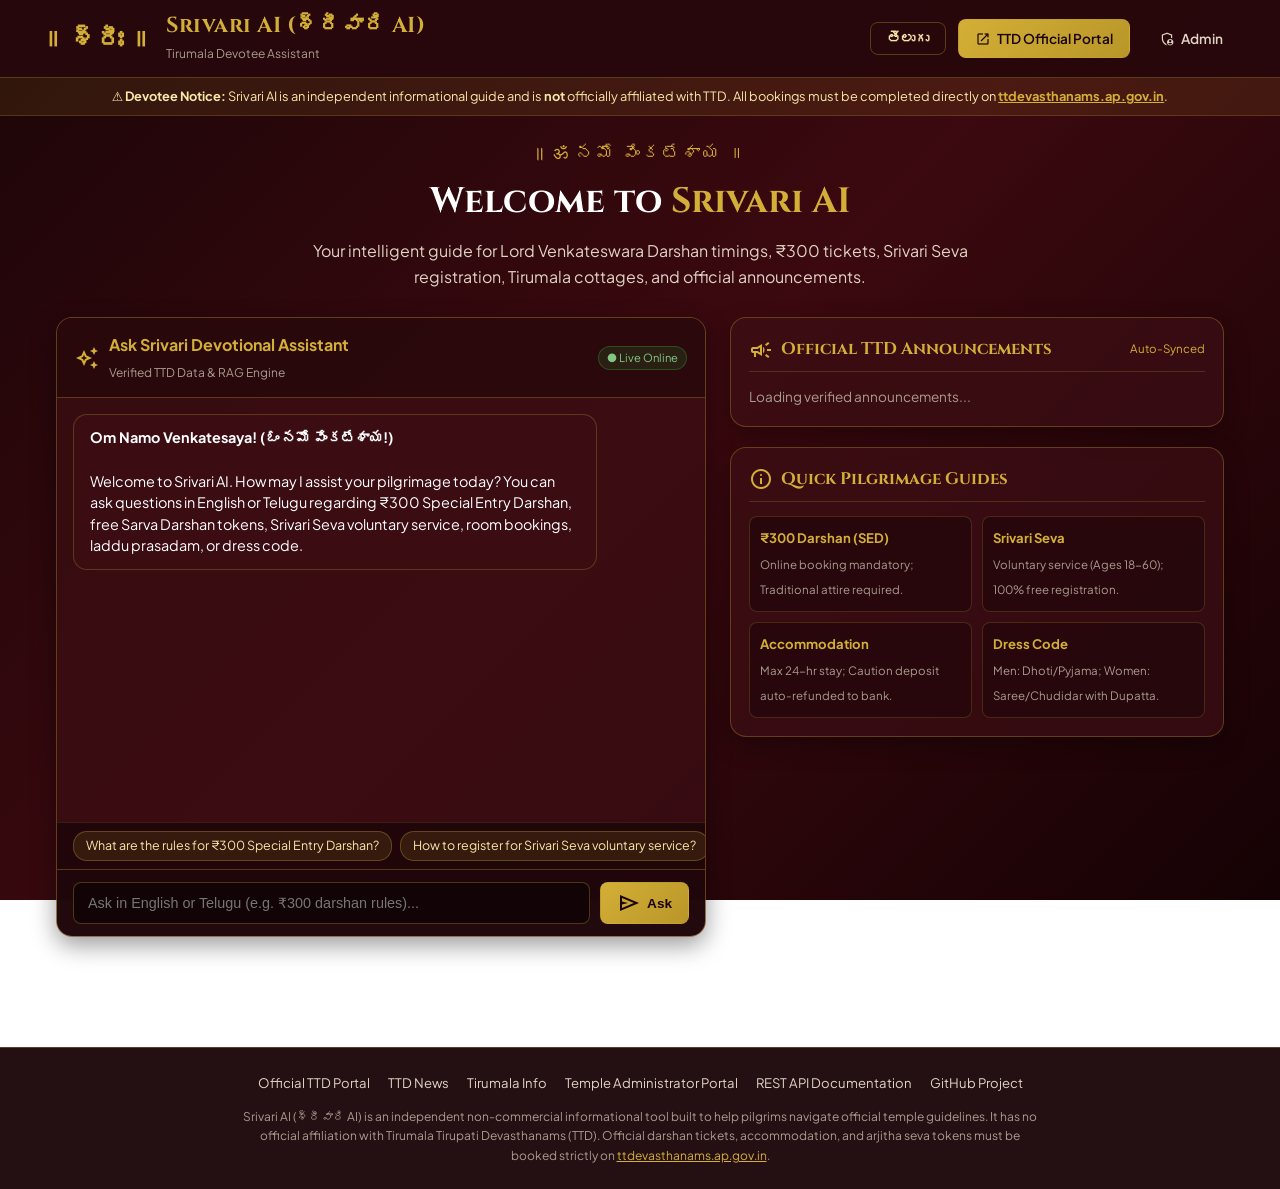
==== devotee-portal/index.html @ ddbb2870 "feat(portal): add public devotee web portal at /portal and root with live AI chat and announcements" ====
<!DOCTYPE html>
<html lang="en">
<head>
  <meta charset="UTF-8">
  <meta name="viewport" content="width=device-width, initial-scale=1.0">
  <title>Srivari AI (శ్రీవారి AI) - Tirumala Devotee Assistant</title>
  <link rel="stylesheet" href="styles.css">
  <link rel="preconnect" href="https://fonts.googleapis.com">
  <link rel="preconnect" href="https://fonts.gstatic.com" crossorigin>
  <link href="https://fonts.googleapis.com/css2?family=Cinzel:wght@600;700;800&family=Plus+Jakarta+Sans:wght@400;500;600;700&family=Mandali&display=swap" rel="stylesheet">
  <link rel="stylesheet" href="https://fonts.googleapis.com/css2?family=Material+Symbols+Outlined:opsz,wght,FILL,GRAD@24,400,0,0" />
</head>
<body>

  <!-- NAVBAR -->
  <header class="navbar">
    <div class="nav-container">
      <a href="#" class="nav-brand">
        <span class="tilak-icon">॥ శ్రీః ॥</span>
        <div class="brand-text">
          <h1>Srivari AI (శ్రీవారి AI)</h1>
          <small>Tirumala Devotee Assistant</small>
        </div>
      </a>

      <div class="nav-actions">
        <button id="lang-toggle" class="btn btn-outline">తెలుగు</button>
        <a href="https://ttdevasthanams.ap.gov.in/" target="_blank" rel="noopener" class="btn btn-gold">
          <span class="material-symbols-outlined" style="font-size: 16px;">open_in_new</span> TTD Official Portal
        </a>
        <a href="/admin-ui/" class="btn btn-text">
          <span class="material-symbols-outlined" style="font-size: 16px;">admin_panel_settings</span> Admin
        </a>
      </div>
    </div>
  </header>

  <!-- DISCLAIMER BANNER -->
  <div class="disclaimer-banner">
    ⚠️ <strong>Devotee Notice:</strong> Srivari AI is an independent informational guide and is <strong>not</strong> officially affiliated with TTD. All bookings must be completed directly on <a href="https://ttdevasthanams.ap.gov.in/" target="_blank" rel="noopener">ttdevasthanams.ap.gov.in</a>.
  </div>

  <!-- MAIN CONTAINER -->
  <main class="main-wrapper">
    
    <!-- HERO TITLE -->
    <div class="hero-section">
      <div class="hero-namam">॥ ॐ నమో వేంకటేశాయ ॥</div>
      <h2 class="hero-title">Welcome to <span>Srivari AI</span></h2>
      <p class="hero-subtitle">
        Your intelligent guide for Lord Venkateswara Darshan timings, ₹300 tickets, Srivari Seva registration, Tirumala cottages, and official announcements.
      </p>
    </div>

    <!-- MAIN GRID (Chat on Left, Official Feed on Right) -->
    <div class="content-grid">
      
      <!-- CHAT COLUMN -->
      <div class="chat-card">
        <div class="chat-header">
          <div class="chat-header-info">
            <span class="material-symbols-outlined" style="color: var(--gold);">auto_awesome</span>
            <div>
              <h3>Ask Srivari Devotional Assistant</h3>
              <small style="color: var(--text-muted); font-size: 0.75rem;">Verified TTD Data & RAG Engine</small>
            </div>
          </div>
          <span class="badge-live">● Live Online</span>
        </div>

        <div id="chat-messages" class="chat-messages">
          <div class="msg assistant">
            <div class="msg-bubble">
              <strong>Om Namo Venkatesaya! (ఓం నమో వేంకటేశాయ!)</strong><br><br>
              Welcome to Srivari AI. How may I assist your pilgrimage today? You can ask questions in English or Telugu regarding ₹300 Special Entry Darshan, free Sarva Darshan tokens, Srivari Seva voluntary service, room bookings, laddu prasadam, or dress code.
            </div>
          </div>
        </div>

        <!-- Quick Questions Chips -->
        <div id="quick-chips" class="quick-chips-wrapper">
          <!-- Dynamically populated -->
        </div>

        <!-- Chat Input Bar -->
        <form id="chat-form" class="chat-input-bar">
          <input type="text" id="chat-input" placeholder="Ask in English or Telugu (e.g. ₹300 darshan rules)..." autocomplete="off" required>
          <button type="submit" id="btn-send" class="btn btn-gold">
            <span class="material-symbols-outlined">send</span> Ask
          </button>
        </form>
      </div>

      <!-- SIDE PANEL (Announcements & Guidelines) -->
      <div class="side-panel">
        
        <!-- Announcements Feed -->
        <div class="panel-card">
          <div class="panel-card-header">
            <h3><span class="material-symbols-outlined">campaign</span> Official TTD Announcements</h3>
            <span style="font-size: 0.72rem; color: var(--gold);">Auto-Synced</span>
          </div>
          <div id="announcements-list" class="announcements-list">
            <p style="color: var(--text-muted); font-size: 0.85rem;">Loading verified announcements...</p>
          </div>
        </div>

        <!-- Quick Devotee Guidelines -->
        <div class="panel-card">
          <div class="panel-card-header">
            <h3><span class="material-symbols-outlined">info</span> Quick Pilgrimage Guides</h3>
          </div>
          <div class="guides-grid">
            <div class="guide-pill">
              <strong>₹300 Darshan (SED)</strong>
              <span>Online booking mandatory; Traditional attire required.</span>
            </div>
            <div class="guide-pill">
              <strong>Srivari Seva</strong>
              <span>Voluntary service (Ages 18-60); 100% free registration.</span>
            </div>
            <div class="guide-pill">
              <strong>Accommodation</strong>
              <span>Max 24-hr stay; Caution deposit auto-refunded to bank.</span>
            </div>
            <div class="guide-pill">
              <strong>Dress Code</strong>
              <span>Men: Dhoti/Pyjama; Women: Saree/Chudidar with Dupatta.</span>
            </div>
          </div>
        </div>

      </div>

    </div>

  </main>

  <!-- FOOTER -->
  <footer class="portal-footer">
    <div class="footer-links">
      <a href="https://ttdevasthanams.ap.gov.in/" target="_blank" rel="noopener">Official TTD Portal</a>
      <a href="https://news.tirumala.org/" target="_blank" rel="noopener">TTD News</a>
      <a href="https://www.tirumala.org/" target="_blank" rel="noopener">Tirumala Info</a>
      <a href="/admin-ui/">Temple Administrator Portal</a>
      <a href="/docs">REST API Documentation</a>
      <a href="https://github.com/pranay-adepu-1/SRIVARI-AI" target="_blank" rel="noopener">GitHub Project</a>
    </div>
    <p class="footer-disclaimer">
      Srivari AI (శ్రీవారి AI) is an independent non-commercial informational tool built to help pilgrims navigate official temple guidelines. It has no official affiliation with Tirumala Tirupati Devasthanams (TTD). Official darshan tickets, accommodation, and arjitha seva tokens must be booked strictly on <a href="https://ttdevasthanams.ap.gov.in/" target="_blank" rel="noopener" style="color: var(--gold);">ttdevasthanams.ap.gov.in</a>.
    </p>
  </footer>

  <script src="app.js"></script>
</body>
</html>
---- devotee-portal/styles.css ----
:root {
  --primary-maroon: #7A0C16;
  --primary-dark: #50060E;
  --gold: #D4AF37;
  --gold-light: #F7E7A9;
  --gold-hover: #B89628;
  --cream: #FFFDF7;
  --bg-gradient: linear-gradient(135deg, #1C0508 0%, #3B090F 50%, #150204 100%);
  --surface: #260A0D;
  --surface-card: rgba(60, 15, 20, 0.7);
  --border-gold: rgba(212, 175, 55, 0.3);
  --text-primary: #FFFFFF;
  --text-secondary: #E0D3C5;
  --text-muted: #A99B8E;
  --success: #2E7D32;
  --warning: #F57F17;
  --font-serif: 'Cinzel', Georgia, serif;
  --font-sans: 'Plus Jakarta Sans', system-ui, -apple-system, sans-serif;
  --font-telugu: 'Mandali', 'Noto Sans Telugu', sans-serif;
}

* {
  box-sizing: border-box;
  margin: 0;
  padding: 0;
}

body {
  font-family: var(--font-sans);
  background: var(--bg-gradient);
  color: var(--text-primary);
  min-height: 100vh;
  line-height: 1.6;
  background-attachment: fixed;
}

/* NAVBAR */
.navbar {
  background: rgba(40, 8, 12, 0.95);
  backdrop-filter: blur(10px);
  border-bottom: 1px solid var(--border-gold);
  position: sticky;
  top: 0;
  z-index: 100;
  padding: 0.8rem 1.5rem;
}

.nav-container {
  max-width: 1200px;
  margin: 0 auto;
  display: flex;
  justify-content: space-between;
  align-items: center;
}

.nav-brand {
  display: flex;
  align-items: center;
  gap: 12px;
  text-decoration: none;
  color: inherit;
}

.tilak-icon {
  color: var(--gold);
  font-size: 1.6rem;
  font-weight: bold;
}

.brand-text h1 {
  font-family: var(--font-serif);
  font-size: 1.35rem;
  color: var(--gold);
  letter-spacing: 0.5px;
  line-height: 1.2;
}

.brand-text small {
  font-size: 0.75rem;
  color: var(--text-muted);
}

.nav-actions {
  display: flex;
  align-items: center;
  gap: 12px;
}

.btn {
  display: inline-flex;
  align-items: center;
  gap: 6px;
  padding: 8px 16px;
  border-radius: 8px;
  font-size: 0.85rem;
  font-weight: 600;
  cursor: pointer;
  transition: all 0.2s ease;
  text-decoration: none;
  border: 1px solid transparent;
}

.btn-gold {
  background: linear-gradient(135deg, var(--gold) 0%, #B89628 100%);
  color: #1A0406;
}

.btn-gold:hover {
  transform: translateY(-1px);
  box-shadow: 0 4px 12px rgba(212, 175, 55, 0.35);
}

.btn-outline {
  background: transparent;
  border-color: var(--border-gold);
  color: var(--gold-light);
}

.btn-outline:hover {
  background: rgba(212, 175, 55, 0.15);
  border-color: var(--gold);
}

.btn-text {
  background: transparent;
  color: var(--text-secondary);
}

.btn-text:hover {
  color: var(--gold);
}

/* DISCLAIMER BANNER */
.disclaimer-banner {
  background: rgba(184, 150, 40, 0.12);
  border-bottom: 1px solid rgba(212, 175, 55, 0.2);
  padding: 8px 16px;
  text-align: center;
  font-size: 0.8rem;
  color: var(--gold-light);
}

.disclaimer-banner a {
  color: var(--gold);
  font-weight: bold;
  text-decoration: underline;
}

/* MAIN LAYOUT */
.main-wrapper {
  max-width: 1200px;
  margin: 0 auto;
  padding: 24px 16px 60px;
}

.hero-section {
  text-align: center;
  margin-bottom: 28px;
}

.hero-namam {
  font-family: var(--font-serif);
  color: var(--gold);
  font-size: 1.1rem;
  letter-spacing: 2px;
  margin-bottom: 6px;
}

.hero-title {
  font-family: var(--font-serif);
  font-size: 2.2rem;
  color: #FFFFFF;
  margin-bottom: 8px;
}

.hero-title span {
  color: var(--gold);
}

.hero-subtitle {
  color: var(--text-secondary);
  font-size: 1rem;
  max-width: 700px;
  margin: 0 auto;
}

/* GRID LAYOUT (Chat on Left, Feed on Right) */
.content-grid {
  display: grid;
  grid-template-columns: 1.25fr 0.95fr;
  gap: 24px;
}

@media (max-width: 900px) {
  .content-grid {
    grid-template-columns: 1fr;
  }
}

/* CHAT CARD */
.chat-card {
  background: var(--surface-card);
  border: 1px solid var(--border-gold);
  border-radius: 16px;
  display: flex;
  flex-direction: column;
  height: 620px;
  overflow: hidden;
  box-shadow: 0 8px 24px rgba(0, 0, 0, 0.4);
}

.chat-header {
  background: rgba(40, 8, 12, 0.9);
  padding: 14px 18px;
  border-bottom: 1px solid var(--border-gold);
  display: flex;
  justify-content: space-between;
  align-items: center;
}

.chat-header-info {
  display: flex;
  align-items: center;
  gap: 10px;
}

.chat-header-info h3 {
  font-size: 1rem;
  color: var(--gold);
}

.badge-live {
  background: rgba(46, 125, 50, 0.2);
  color: #81C784;
  border: 1px solid rgba(46, 125, 50, 0.5);
  font-size: 0.7rem;
  padding: 2px 8px;
  border-radius: 12px;
}

.chat-messages {
  flex: 1;
  padding: 16px;
  overflow-y: auto;
  display: flex;
  flex-direction: column;
  gap: 14px;
}

.msg {
  display: flex;
  flex-direction: column;
  max-width: 85%;
  animation: fadeIn 0.25s ease;
}

@keyframes fadeIn {
  from { opacity: 0; transform: translateY(6px); }
  to { opacity: 1; transform: translateY(0); }
}

.msg.assistant {
  align-self: flex-start;
}

.msg.user {
  align-self: flex-end;
}

.msg-bubble {
  padding: 12px 16px;
  border-radius: 14px;
  font-size: 0.9rem;
  line-height: 1.5;
}

.msg.assistant .msg-bubble {
  background: rgba(60, 15, 20, 0.85);
  border: 1px solid rgba(212, 175, 55, 0.25);
  color: #FFFFFF;
}

.msg.user .msg-bubble {
  background: linear-gradient(135deg, var(--primary-maroon) 0%, #9C1B25 100%);
  border: 1px solid rgba(212, 175, 55, 0.4);
  color: #FFFFFF;
}

.msg-citations {
  margin-top: 8px;
  padding-top: 8px;
  border-top: 1px solid rgba(212, 175, 55, 0.2);
  font-size: 0.78rem;
}

.msg-citations a {
  color: var(--gold-light);
  text-decoration: none;
  display: block;
  margin-top: 4px;
}

.msg-citations a:hover {
  text-decoration: underline;
  color: var(--gold);
}

/* QUICK QUESTIONS CHIPS */
.quick-chips-wrapper {
  padding: 8px 16px;
  background: rgba(25, 5, 8, 0.8);
  border-top: 1px solid rgba(212, 175, 55, 0.15);
  overflow-x: auto;
  white-space: nowrap;
  display: flex;
  gap: 8px;
}

.chip {
  display: inline-block;
  background: rgba(212, 175, 55, 0.12);
  border: 1px solid rgba(212, 175, 55, 0.3);
  color: var(--gold-light);
  padding: 4px 12px;
  border-radius: 14px;
  font-size: 0.78rem;
  cursor: pointer;
  transition: all 0.2s ease;
}

.chip:hover {
  background: var(--gold);
  color: #1A0406;
}

/* CHAT INPUT FORM */
.chat-input-bar {
  padding: 12px 16px;
  background: rgba(30, 6, 10, 0.95);
  border-top: 1px solid var(--border-gold);
  display: flex;
  gap: 10px;
}

.chat-input-bar input {
  flex: 1;
  background: rgba(15, 3, 5, 0.8);
  border: 1px solid var(--border-gold);
  border-radius: 8px;
  padding: 10px 14px;
  color: #FFFFFF;
  font-size: 0.9rem;
  outline: none;
}

.chat-input-bar input:focus {
  border-color: var(--gold);
  box-shadow: 0 0 8px rgba(212, 175, 55, 0.25);
}

/* SIDE PANEL: ANNOUNCEMENTS & GUIDES */
.side-panel {
  display: flex;
  flex-direction: column;
  gap: 20px;
}

.panel-card {
  background: var(--surface-card);
  border: 1px solid var(--border-gold);
  border-radius: 16px;
  padding: 18px;
  box-shadow: 0 8px 24px rgba(0, 0, 0, 0.3);
}

.panel-card-header {
  display: flex;
  justify-content: space-between;
  align-items: center;
  margin-bottom: 14px;
  padding-bottom: 8px;
  border-bottom: 1px solid rgba(212, 175, 55, 0.2);
}

.panel-card-header h3 {
  font-family: var(--font-serif);
  font-size: 1.05rem;
  color: var(--gold);
  display: flex;
  align-items: center;
  gap: 8px;
}

.announcements-list {
  display: flex;
  flex-direction: column;
  gap: 12px;
  max-height: 480px;
  overflow-y: auto;
}

.ann-item {
  background: rgba(30, 6, 10, 0.7);
  border: 1px solid rgba(212, 175, 55, 0.2);
  border-radius: 10px;
  padding: 12px;
  transition: all 0.2s ease;
}

.ann-item:hover {
  border-color: var(--gold);
  transform: translateX(2px);
}

.ann-item-header {
  display: flex;
  justify-content: space-between;
  align-items: center;
  margin-bottom: 6px;
}

.ann-badge-quota {
  background: rgba(245, 127, 23, 0.2);
  color: #FFD54F;
  border: 1px solid rgba(245, 127, 23, 0.4);
  font-size: 0.68rem;
  padding: 2px 6px;
  border-radius: 6px;
  font-weight: 600;
}

.ann-date {
  font-size: 0.72rem;
  color: var(--text-muted);
}

.ann-item h4 {
  font-size: 0.88rem;
  color: #FFFFFF;
  margin-bottom: 6px;
  line-height: 1.35;
}

.ann-item p {
  font-size: 0.8rem;
  color: var(--text-secondary);
  line-height: 1.4;
  margin-bottom: 8px;
}

.ann-link {
  font-size: 0.75rem;
  color: var(--gold);
  text-decoration: none;
  font-weight: 600;
  display: inline-flex;
  align-items: center;
  gap: 4px;
}

.ann-link:hover {
  text-decoration: underline;
}

/* QUICK GUIDES GRID */
.guides-grid {
  display: grid;
  grid-template-columns: 1fr 1fr;
  gap: 10px;
  margin-top: 8px;
}

.guide-pill {
  background: rgba(30, 6, 10, 0.6);
  border: 1px solid rgba(212, 175, 55, 0.2);
  border-radius: 8px;
  padding: 10px;
  text-decoration: none;
  color: inherit;
  transition: all 0.2s ease;
}

.guide-pill:hover {
  border-color: var(--gold);
  background: rgba(212, 175, 55, 0.1);
}

.guide-pill strong {
  display: block;
  font-size: 0.82rem;
  color: var(--gold);
  margin-bottom: 2px;
}

.guide-pill span {
  font-size: 0.72rem;
  color: var(--text-muted);
}

/* FOOTER */
.portal-footer {
  margin-top: 50px;
  border-top: 1px solid var(--border-gold);
  padding: 24px 16px;
  text-align: center;
  background: rgba(25, 4, 7, 0.95);
}

.footer-links {
  display: flex;
  justify-content: center;
  flex-wrap: wrap;
  gap: 18px;
  margin-bottom: 14px;
}

.footer-links a {
  color: var(--text-secondary);
  text-decoration: none;
  font-size: 0.82rem;
}

.footer-links a:hover {
  color: var(--gold);
}

.footer-disclaimer {
  font-size: 0.75rem;
  color: var(--text-muted);
  max-width: 800px;
  margin: 0 auto;
}
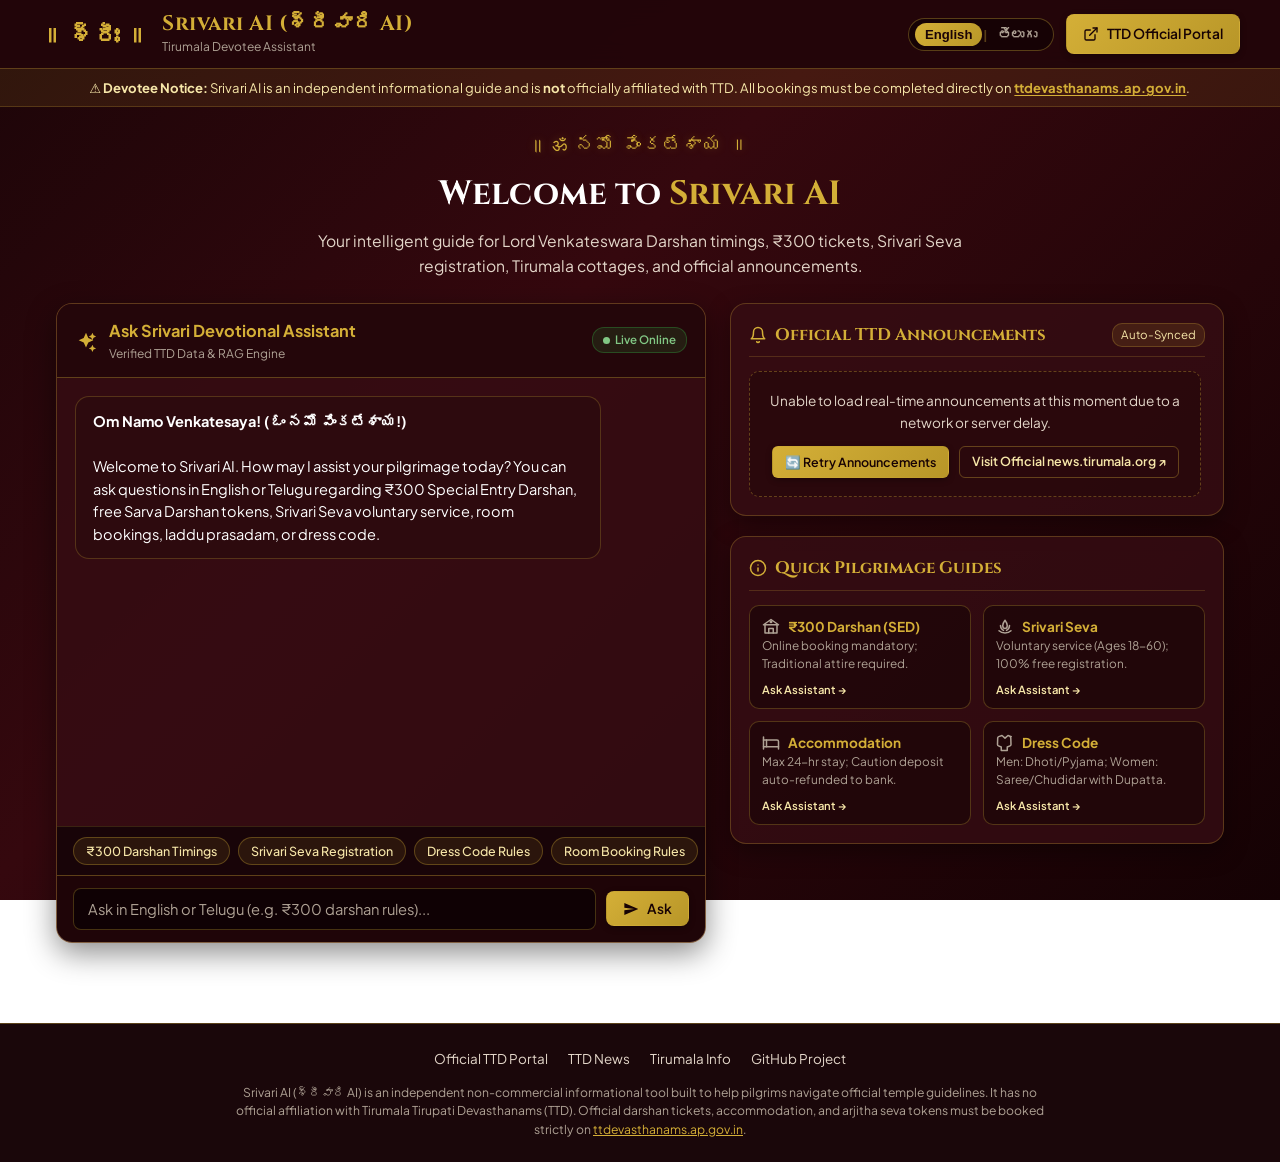
==== commit 1f5c70d3: "refactor(portal,security): enhance UI/UX with static chat input, suggestion chips, cold-start indica" ====
--- a/devotee-portal/index.html
+++ b/devotee-portal/index.html
@@ -3,12 +3,29 @@
 <head>
   <meta charset="UTF-8">
   <meta name="viewport" content="width=device-width, initial-scale=1.0">
-  <title>Srivari AI (శ్రీవారి AI) - Tirumala Devotee Assistant</title>
-  <link rel="stylesheet" href="styles.css">
+  <title>Srivari AI (శ్రీవారి AI) - Intelligent Tirumala Devotee Assistant</title>
+  <meta name="description" content="Ask questions in English & Telugu about Tirumala Darshan timings, ₹300 Special Entry, Srivari Seva, Cottages, and get verified official TTD guidance.">
+  <meta name="keywords" content="Tirumala, Tirupati, TTD, Srivari AI, Venkateswara Swamy, Special Entry Darshan, Srivari Seva, Laddu, Tirumala accommodation">
+  <meta name="theme-color" content="#7A0C16">
+
+  <!-- Open Graph / WhatsApp Sharing -->
+  <meta property="og:type" content="website">
+  <meta property="og:url" content="https://srivari-ai.onrender.com/portal">
+  <meta property="og:title" content="Srivari AI (శ్రీవారి AI) - Intelligent Tirumala Devotee Assistant">
+  <meta property="og:description" content="Instant bilingual answers for Tirumala darshan, ₹300 tickets, Srivari Seva, and room bookings from verified official TTD sources.">
+  <meta property="og:site_name" content="Srivari AI">
+
+  <!-- Twitter Card -->
+  <meta name="twitter:card" content="summary_large_image">
+  <meta name="twitter:title" content="Srivari AI (శ్రీవారి AI) - Intelligent Tirumala Devotee Assistant">
+  <meta name="twitter:description" content="Intelligent bilingual assistant for Tirumala pilgrims powered by official TTD data.">
+
+  <!-- Devotional Typography -->
   <link rel="preconnect" href="https://fonts.googleapis.com">
   <link rel="preconnect" href="https://fonts.gstatic.com" crossorigin>
   <link href="https://fonts.googleapis.com/css2?family=Cinzel:wght@600;700;800&family=Plus+Jakarta+Sans:wght@400;500;600;700&family=Mandali&display=swap" rel="stylesheet">
-  <link rel="stylesheet" href="https://fonts.googleapis.com/css2?family=Material+Symbols+Outlined:opsz,wght,FILL,GRAD@24,400,0,0" />
+  
+  <link rel="stylesheet" href="styles.css">
 </head>
 <body>
 
@@ -18,18 +35,27 @@
       <a href="#" class="nav-brand">
         <span class="tilak-icon">॥ శ్రీః ॥</span>
         <div class="brand-text">
-          <h1>Srivari AI (శ్రీవారి AI)</h1>
-          <small>Tirumala Devotee Assistant</small>
+          <h1 id="brand-title">Srivari AI (శ్రీవారి AI)</h1>
+          <small id="brand-tagline">Tirumala Devotee Assistant</small>
         </div>
       </a>
 
       <div class="nav-actions">
-        <button id="lang-toggle" class="btn btn-outline">తెలుగు</button>
+        <!-- BILINGUAL SWITCHER -->
+        <button type="button" id="lang-toggle-btn" class="lang-toggle-btn" aria-label="Switch Language to Telugu or English">
+          <span id="lang-en" class="lang-segment active">English</span>
+          <span class="lang-divider">|</span>
+          <span id="lang-te" class="lang-segment">తెలుగు</span>
+        </button>
+
+        <!-- OFFICIAL TTD PORTAL LINK -->
         <a href="https://ttdevasthanams.ap.gov.in/" target="_blank" rel="noopener" class="btn btn-gold">
-          <span class="material-symbols-outlined" style="font-size: 16px;">open_in_new</span> TTD Official Portal
-        </a>
-        <a href="/admin-ui/" class="btn btn-text">
-          <span class="material-symbols-outlined" style="font-size: 16px;">admin_panel_settings</span> Admin
+          <svg class="svg-icon" viewBox="0 0 24 24" width="16" height="16" fill="none" stroke="currentColor" stroke-width="2" stroke-linecap="round" stroke-linejoin="round" aria-hidden="true">
+            <path d="M18 13v6a2 2 0 0 1-2 2H5a2 2 0 0 1-2-2V8a2 2 0 0 1 2-2h6"></path>
+            <polyline points="15 3 21 3 21 9"></polyline>
+            <line x1="10" y1="14" x2="21" y2="3"></line>
+          </svg>
+          <span id="btn-ttd-label">TTD Official Portal</span>
         </a>
       </div>
     </div>
@@ -37,7 +63,7 @@
 
   <!-- DISCLAIMER BANNER -->
   <div class="disclaimer-banner">
-    ⚠️ <strong>Devotee Notice:</strong> Srivari AI is an independent informational guide and is <strong>not</strong> officially affiliated with TTD. All bookings must be completed directly on <a href="https://ttdevasthanams.ap.gov.in/" target="_blank" rel="noopener">ttdevasthanams.ap.gov.in</a>.
+    ⚠️ <strong id="disclaimer-tag">Devotee Notice:</strong> <span id="disclaimer-text">Srivari AI is an independent informational guide and is <strong>not</strong> officially affiliated with TTD. All bookings must be completed directly on <a href="https://ttdevasthanams.ap.gov.in/" target="_blank" rel="noopener">ttdevasthanams.ap.gov.in</a>.</span>
   </div>
 
   <!-- MAIN CONTAINER -->
@@ -46,107 +72,216 @@
     <!-- HERO TITLE -->
     <div class="hero-section">
       <div class="hero-namam">॥ ॐ నమో వేంకటేశాయ ॥</div>
-      <h2 class="hero-title">Welcome to <span>Srivari AI</span></h2>
-      <p class="hero-subtitle">
+      <h2 class="hero-title" id="hero-title">Welcome to <span>Srivari AI</span></h2>
+      <p class="hero-subtitle" id="hero-subtitle">
         Your intelligent guide for Lord Venkateswara Darshan timings, ₹300 tickets, Srivari Seva registration, Tirumala cottages, and official announcements.
       </p>
     </div>
 
-    <!-- MAIN GRID (Chat on Left, Official Feed on Right) -->
+    <!-- MAIN GRID (Chat on Left, Official Feed & Guides on Right) -->
     <div class="content-grid">
       
       <!-- CHAT COLUMN -->
-      <div class="chat-card">
+      <section class="chat-card" aria-label="Devotional AI Assistant">
         <div class="chat-header">
           <div class="chat-header-info">
-            <span class="material-symbols-outlined" style="color: var(--gold);">auto_awesome</span>
+            <span class="guide-card-icon" aria-hidden="true">
+              <svg class="svg-icon" viewBox="0 0 24 24" width="22" height="22" fill="currentColor">
+                <path d="M12 2L9.5 7.5 4 10l5.5 2.5L12 18l2.5-5.5L20 10l-5.5-2.5L12 2zm7 13l-1.25 2.75L15 19l2.75 1.25L19 23l1.25-2.75L23 19l-2.75-1.25L19 15zm0-13l-1.25 2.75L15 6l2.75 1.25L19 10l1.25-2.75L23 6l-2.75-1.25L19 2z"/>
+              </svg>
+            </span>
             <div>
-              <h3>Ask Srivari Devotional Assistant</h3>
-              <small style="color: var(--text-muted); font-size: 0.75rem;">Verified TTD Data & RAG Engine</small>
-            </div>
-          </div>
-          <span class="badge-live">● Live Online</span>
-        </div>
-
-        <div id="chat-messages" class="chat-messages">
+              <h3 id="chat-header-title">Ask Srivari Devotional Assistant</h3>
+              <small id="chat-header-sub">Verified TTD Data & RAG Engine</small>
+            </div>
+          </div>
+          <span class="badge-live"><span class="live-dot"></span> Live Online</span>
+        </div>
+
+        <div id="chat-messages" class="chat-messages" role="log" aria-live="polite">
           <div class="msg assistant">
-            <div class="msg-bubble">
+            <div class="msg-bubble" id="welcome-message-bubble">
               <strong>Om Namo Venkatesaya! (ఓం నమో వేంకటేశాయ!)</strong><br><br>
               Welcome to Srivari AI. How may I assist your pilgrimage today? You can ask questions in English or Telugu regarding ₹300 Special Entry Darshan, free Sarva Darshan tokens, Srivari Seva voluntary service, room bookings, laddu prasadam, or dress code.
             </div>
           </div>
         </div>
 
-        <!-- Quick Questions Chips -->
-        <div id="quick-chips" class="quick-chips-wrapper">
-          <!-- Dynamically populated -->
-        </div>
-
-        <!-- Chat Input Bar -->
+        <!-- QUICK QUESTIONS CHIPS (Statically rendered in HTML) -->
+        <div id="quick-chips" class="quick-chips-wrapper" aria-label="Suggested Questions">
+          <button type="button" class="chip-btn" data-query="What are the rules and timings for ₹300 Special Entry Darshan?">
+            ₹300 Darshan Timings
+          </button>
+          <button type="button" class="chip-btn" data-query="How to register for Srivari Seva voluntary service?">
+            Srivari Seva Registration
+          </button>
+          <button type="button" class="chip-btn" data-query="What is the dress code for Tirumala darshan?">
+            Dress Code Rules
+          </button>
+          <button type="button" class="chip-btn" data-query="How does accommodation checkout deposit refund work?">
+            Room Booking Rules
+          </button>
+        </div>
+
+        <!-- CHAT INPUT BAR (Statically rendered in HTML) -->
         <form id="chat-form" class="chat-input-bar">
-          <input type="text" id="chat-input" placeholder="Ask in English or Telugu (e.g. ₹300 darshan rules)..." autocomplete="off" required>
+          <input 
+            type="text" 
+            id="chat-input" 
+            placeholder="Ask in English or Telugu (e.g. ₹300 darshan rules)..." 
+            autocomplete="off" 
+            aria-label="Ask Srivari AI a question"
+            required
+          >
           <button type="submit" id="btn-send" class="btn btn-gold">
-            <span class="material-symbols-outlined">send</span> Ask
+            <svg class="svg-icon" viewBox="0 0 24 24" width="16" height="16" fill="currentColor" aria-hidden="true">
+              <path d="M2.01 21L23 12 2.01 3 2 10l15 2-15 2z"/>
+            </svg>
+            <span id="btn-send-label">Ask</span>
           </button>
         </form>
-      </div>
-
-      <!-- SIDE PANEL (Announcements & Guidelines) -->
-      <div class="side-panel">
+      </section>
+
+      <!-- SIDE PANEL (Announcements & Interactive Guides) -->
+      <aside class="side-panel">
         
         <!-- Announcements Feed -->
-        <div class="panel-card">
+        <section class="panel-card" aria-label="Official Announcements">
           <div class="panel-card-header">
-            <h3><span class="material-symbols-outlined">campaign</span> Official TTD Announcements</h3>
-            <span style="font-size: 0.72rem; color: var(--gold);">Auto-Synced</span>
-          </div>
+            <h3 id="panel-ann-title">
+              <svg class="svg-icon" viewBox="0 0 24 24" width="18" height="18" fill="none" stroke="currentColor" stroke-width="2" stroke-linecap="round" stroke-linejoin="round" aria-hidden="true">
+                <path d="M18 8A6 6 0 0 0 6 8c0 7-3 9-3 9h18s-3-2-3-9"></path>
+                <path d="M13.73 21a2 2 0 0 1-3.46 0"></path>
+              </svg>
+              <span>Official TTD Announcements</span>
+            </h3>
+            <span class="sync-badge">Auto-Synced</span>
+          </div>
+
+          <!-- SKELETON LOADER (Replaced dynamically via JS on load) -->
           <div id="announcements-list" class="announcements-list">
-            <p style="color: var(--text-muted); font-size: 0.85rem;">Loading verified announcements...</p>
-          </div>
-        </div>
-
-        <!-- Quick Devotee Guidelines -->
-        <div class="panel-card">
+            <div class="skeleton-card">
+              <div class="skeleton-line short"></div>
+              <div class="skeleton-line full"></div>
+              <div class="skeleton-line medium"></div>
+            </div>
+            <div class="skeleton-card">
+              <div class="skeleton-line short"></div>
+              <div class="skeleton-line full"></div>
+              <div class="skeleton-line medium"></div>
+            </div>
+            <div class="skeleton-card">
+              <div class="skeleton-line short"></div>
+              <div class="skeleton-line full"></div>
+              <div class="skeleton-line medium"></div>
+            </div>
+          </div>
+        </section>
+
+        <!-- INTERACTIVE QUICK PILGRIMAGE GUIDES -->
+        <section class="panel-card" aria-label="Interactive Quick Guides">
           <div class="panel-card-header">
-            <h3><span class="material-symbols-outlined">info</span> Quick Pilgrimage Guides</h3>
-          </div>
+            <h3 id="panel-guides-title">
+              <svg class="svg-icon" viewBox="0 0 24 24" width="18" height="18" fill="none" stroke="currentColor" stroke-width="2" stroke-linecap="round" stroke-linejoin="round" aria-hidden="true">
+                <circle cx="12" cy="12" r="10"></circle>
+                <line x1="12" y1="16" x2="12" y2="12"></line>
+                <line x1="12" y1="8" x2="12.01" y2="8"></line>
+              </svg>
+              <span>Quick Pilgrimage Guides</span>
+            </h3>
+          </div>
+
           <div class="guides-grid">
-            <div class="guide-pill">
-              <strong>₹300 Darshan (SED)</strong>
-              <span>Online booking mandatory; Traditional attire required.</span>
-            </div>
-            <div class="guide-pill">
-              <strong>Srivari Seva</strong>
-              <span>Voluntary service (Ages 18-60); 100% free registration.</span>
-            </div>
-            <div class="guide-pill">
-              <strong>Accommodation</strong>
-              <span>Max 24-hr stay; Caution deposit auto-refunded to bank.</span>
-            </div>
-            <div class="guide-pill">
-              <strong>Dress Code</strong>
-              <span>Men: Dhoti/Pyjama; Women: Saree/Chudidar with Dupatta.</span>
-            </div>
-          </div>
-        </div>
-
-      </div>
+            <!-- Card 1: SED -->
+            <button type="button" class="guide-card-btn" data-guide="sed" aria-label="Ask about ₹300 Special Entry Darshan">
+              <div>
+                <div class="guide-card-header">
+                  <span class="guide-card-icon" aria-hidden="true">
+                    <svg class="svg-icon" viewBox="0 0 24 24" width="18" height="18" fill="none" stroke="currentColor" stroke-width="2" stroke-linecap="round" stroke-linejoin="round">
+                      <path d="M12 2L2 9h20L12 2z"></path>
+                      <path d="M4 9v11h16V9"></path>
+                      <path d="M9 20V14h6v6"></path>
+                      <circle cx="12" cy="5" r="1"></circle>
+                    </svg>
+                  </span>
+                  <strong class="guide-title">₹300 Darshan (SED)</strong>
+                </div>
+                <span class="guide-desc">Online booking mandatory; Traditional attire required.</span>
+              </div>
+              <div class="guide-card-action">Ask Assistant →</div>
+            </button>
+
+            <!-- Card 2: Seva -->
+            <button type="button" class="guide-card-btn" data-guide="seva" aria-label="Ask about Srivari Seva voluntary service">
+              <div>
+                <div class="guide-card-header">
+                  <span class="guide-card-icon" aria-hidden="true">
+                    <svg class="svg-icon" viewBox="0 0 24 24" width="18" height="18" fill="none" stroke="currentColor" stroke-width="2" stroke-linecap="round" stroke-linejoin="round">
+                      <path d="M12 3c-1.5 2-3 4.5-3 7 0 2.2 1.3 4 3 4s3-1.8 3-4c0-2.5-1.5-5-3-7z"></path>
+                      <path d="M6 10c0 3 2 5.5 4 6.5"></path>
+                      <path d="M18 10c0 3-2 5.5-4 6.5"></path>
+                      <path d="M4 17c2 2 5 3 8 3s6-1 8-3"></path>
+                    </svg>
+                  </span>
+                  <strong class="guide-title">Srivari Seva</strong>
+                </div>
+                <span class="guide-desc">Voluntary service (Ages 18-60); 100% free registration.</span>
+              </div>
+              <div class="guide-card-action">Ask Assistant →</div>
+            </button>
+
+            <!-- Card 3: Accommodation -->
+            <button type="button" class="guide-card-btn" data-guide="accommodation" aria-label="Ask about Tirumala room bookings">
+              <div>
+                <div class="guide-card-header">
+                  <span class="guide-card-icon" aria-hidden="true">
+                    <svg class="svg-icon" viewBox="0 0 24 24" width="18" height="18" fill="none" stroke="currentColor" stroke-width="2" stroke-linecap="round" stroke-linejoin="round">
+                      <path d="M2 4v16"></path>
+                      <path d="M2 8h18a2 2 0 0 1 2 2v10"></path>
+                      <path d="M2 17h20"></path>
+                      <path d="M6 8v9"></path>
+                    </svg>
+                  </span>
+                  <strong class="guide-title">Accommodation</strong>
+                </div>
+                <span class="guide-desc">Max 24-hr stay; Caution deposit auto-refunded to bank.</span>
+              </div>
+              <div class="guide-card-action">Ask Assistant →</div>
+            </button>
+
+            <!-- Card 4: Dress Code -->
+            <button type="button" class="guide-card-btn" data-guide="dresscode" aria-label="Ask about traditional dress code rules">
+              <div>
+                <div class="guide-card-header">
+                  <span class="guide-card-icon" aria-hidden="true">
+                    <svg class="svg-icon" viewBox="0 0 24 24" width="18" height="18" fill="none" stroke="currentColor" stroke-width="2" stroke-linecap="round" stroke-linejoin="round">
+                      <path d="M20.38 3.46L16 2 12 5.5 8 2l-4.38 1.46a2 2 0 0 0-1.34 1.76l-.28 8.78a2 2 0 0 0 1.25 1.88l3.75 1.5V22h8v-4.62l3.75-1.5a2 2 0 0 0 1.25-1.88l-.28-8.78a2 2 0 0 0-1.34-1.76z"></path>
+                    </svg>
+                  </span>
+                  <strong class="guide-title">Dress Code</strong>
+                </div>
+                <span class="guide-desc">Men: Dhoti/Pyjama; Women: Saree/Chudidar with Dupatta.</span>
+              </div>
+              <div class="guide-card-action">Ask Assistant →</div>
+            </button>
+          </div>
+        </section>
+
+      </aside>
 
     </div>
 
   </main>
 
-  <!-- FOOTER -->
+  <!-- FOOTER (Public links only; No admin or docs links) -->
   <footer class="portal-footer">
     <div class="footer-links">
       <a href="https://ttdevasthanams.ap.gov.in/" target="_blank" rel="noopener">Official TTD Portal</a>
       <a href="https://news.tirumala.org/" target="_blank" rel="noopener">TTD News</a>
       <a href="https://www.tirumala.org/" target="_blank" rel="noopener">Tirumala Info</a>
-      <a href="/admin-ui/">Temple Administrator Portal</a>
-      <a href="/docs">REST API Documentation</a>
       <a href="https://github.com/pranay-adepu-1/SRIVARI-AI" target="_blank" rel="noopener">GitHub Project</a>
     </div>
-    <p class="footer-disclaimer">
+    <p class="footer-disclaimer" id="footer-disclaimer-text">
       Srivari AI (శ్రీవారి AI) is an independent non-commercial informational tool built to help pilgrims navigate official temple guidelines. It has no official affiliation with Tirumala Tirupati Devasthanams (TTD). Official darshan tickets, accommodation, and arjitha seva tokens must be booked strictly on <a href="https://ttdevasthanams.ap.gov.in/" target="_blank" rel="noopener" style="color: var(--gold);">ttdevasthanams.ap.gov.in</a>.
     </p>
   </footer>
--- a/devotee-portal/styles.css
+++ b/devotee-portal/styles.css
@@ -1,22 +1,27 @@
 :root {
   --primary-maroon: #7A0C16;
   --primary-dark: #50060E;
+  --primary-darker: #2D0408;
   --gold: #D4AF37;
   --gold-light: #F7E7A9;
-  --gold-hover: #B89628;
+  --gold-hover: #E5C358;
+  --gold-border: rgba(212, 175, 55, 0.35);
+  --gold-glow: rgba(212, 175, 55, 0.25);
   --cream: #FFFDF7;
-  --bg-gradient: linear-gradient(135deg, #1C0508 0%, #3B090F 50%, #150204 100%);
+  --bg-gradient: linear-gradient(135deg, #1C0508 0%, #35080E 40%, #150204 100%);
   --surface: #260A0D;
-  --surface-card: rgba(60, 15, 20, 0.7);
-  --border-gold: rgba(212, 175, 55, 0.3);
+  --surface-card: rgba(55, 14, 20, 0.78);
+  --surface-card-hover: rgba(75, 18, 26, 0.9);
+  --border-card: rgba(212, 175, 55, 0.28);
   --text-primary: #FFFFFF;
-  --text-secondary: #E0D3C5;
-  --text-muted: #A99B8E;
+  --text-secondary: #E3D6C9;
+  --text-muted: #AFA295;
   --success: #2E7D32;
   --warning: #F57F17;
+  --error: #D32F2F;
   --font-serif: 'Cinzel', Georgia, serif;
   --font-sans: 'Plus Jakarta Sans', system-ui, -apple-system, sans-serif;
-  --font-telugu: 'Mandali', 'Noto Sans Telugu', sans-serif;
+  --font-telugu: 'Mandali', 'Noto Sans Telugu', system-ui, sans-serif;
 }
 
 * {
@@ -32,17 +37,40 @@
   min-height: 100vh;
   line-height: 1.6;
   background-attachment: fixed;
+  display: flex;
+  flex-direction: column;
+}
+
+/* Accessible focus ring */
+:focus-visible {
+  outline: 2px solid var(--gold);
+  outline-offset: 2px;
+}
+
+/* SVG ICONS */
+.svg-icon {
+  display: inline-block;
+  vertical-align: middle;
+  flex-shrink: 0;
+}
+
+.spinner {
+  animation: rotate 1.2s linear infinite;
+}
+
+@keyframes rotate {
+  100% { transform: rotate(360deg); }
 }
 
 /* NAVBAR */
 .navbar {
-  background: rgba(40, 8, 12, 0.95);
-  backdrop-filter: blur(10px);
-  border-bottom: 1px solid var(--border-gold);
+  background: rgba(35, 6, 10, 0.96);
+  backdrop-filter: blur(12px);
+  border-bottom: 1px solid var(--gold-border);
   position: sticky;
   top: 0;
   z-index: 100;
-  padding: 0.8rem 1.5rem;
+  padding: 0.75rem 1.25rem;
 }
 
 .nav-container {
@@ -51,6 +79,7 @@
   display: flex;
   justify-content: space-between;
   align-items: center;
+  gap: 16px;
 }
 
 .nav-brand {
@@ -63,13 +92,14 @@
 
 .tilak-icon {
   color: var(--gold);
-  font-size: 1.6rem;
-  font-weight: bold;
+  font-size: 1.5rem;
+  font-weight: 800;
+  letter-spacing: 1px;
 }
 
 .brand-text h1 {
   font-family: var(--font-serif);
-  font-size: 1.35rem;
+  font-size: 1.3rem;
   color: var(--gold);
   letter-spacing: 0.5px;
   line-height: 1.2;
@@ -78,6 +108,7 @@
 .brand-text small {
   font-size: 0.75rem;
   color: var(--text-muted);
+  display: block;
 }
 
 .nav-actions {
@@ -86,89 +117,139 @@
   gap: 12px;
 }
 
+/* BILINGUAL SWITCHER */
+.lang-toggle-btn {
+  display: inline-flex;
+  align-items: center;
+  background: rgba(20, 3, 5, 0.85);
+  border: 1px solid var(--gold-border);
+  border-radius: 20px;
+  padding: 4px 6px;
+  cursor: pointer;
+  transition: all 0.2s ease;
+  font-size: 0.82rem;
+  font-weight: 600;
+}
+
+.lang-toggle-btn:hover {
+  border-color: var(--gold);
+  background: rgba(212, 175, 55, 0.1);
+}
+
+.lang-segment {
+  padding: 4px 10px;
+  border-radius: 14px;
+  color: var(--text-muted);
+  transition: all 0.2s ease;
+}
+
+.lang-segment.active {
+  background: linear-gradient(135deg, var(--gold) 0%, #B89628 100%);
+  color: #1A0306;
+  font-weight: 700;
+}
+
+.lang-divider {
+  color: var(--gold-border);
+  font-size: 0.8rem;
+  margin: 0 1px;
+}
+
+/* BUTTONS */
 .btn {
   display: inline-flex;
   align-items: center;
-  gap: 6px;
+  justify-content: center;
+  gap: 8px;
   padding: 8px 16px;
   border-radius: 8px;
-  font-size: 0.85rem;
+  font-size: 0.86rem;
   font-weight: 600;
   cursor: pointer;
   transition: all 0.2s ease;
   text-decoration: none;
   border: 1px solid transparent;
+  font-family: inherit;
 }
 
 .btn-gold {
   background: linear-gradient(135deg, var(--gold) 0%, #B89628 100%);
-  color: #1A0406;
+  color: #170204;
+  box-shadow: 0 2px 6px rgba(0, 0, 0, 0.3);
 }
 
 .btn-gold:hover {
+  background: linear-gradient(135deg, var(--gold-hover) 0%, #C9A432 100%);
   transform: translateY(-1px);
-  box-shadow: 0 4px 12px rgba(212, 175, 55, 0.35);
+  box-shadow: 0 4px 12px var(--gold-glow);
 }
 
 .btn-outline {
   background: transparent;
-  border-color: var(--border-gold);
+  border-color: var(--gold-border);
   color: var(--gold-light);
 }
 
 .btn-outline:hover {
   background: rgba(212, 175, 55, 0.15);
   border-color: var(--gold);
-}
-
-.btn-text {
-  background: transparent;
-  color: var(--text-secondary);
-}
-
-.btn-text:hover {
-  color: var(--gold);
+  color: #FFFFFF;
+}
+
+.btn-sm {
+  padding: 5px 12px;
+  font-size: 0.78rem;
+  border-radius: 6px;
 }
 
 /* DISCLAIMER BANNER */
 .disclaimer-banner {
   background: rgba(184, 150, 40, 0.12);
-  border-bottom: 1px solid rgba(212, 175, 55, 0.2);
-  padding: 8px 16px;
+  border-bottom: 1px solid rgba(212, 175, 55, 0.22);
+  padding: 9px 16px;
   text-align: center;
-  font-size: 0.8rem;
+  font-size: 0.82rem;
   color: var(--gold-light);
+  line-height: 1.45;
 }
 
 .disclaimer-banner a {
   color: var(--gold);
-  font-weight: bold;
+  font-weight: 700;
   text-decoration: underline;
+  text-underline-offset: 2px;
+}
+
+.disclaimer-banner a:hover {
+  color: #FFFFFF;
 }
 
 /* MAIN LAYOUT */
 .main-wrapper {
   max-width: 1200px;
   margin: 0 auto;
-  padding: 24px 16px 60px;
+  padding: 24px 16px 40px;
+  flex: 1;
+  width: 100%;
 }
 
 .hero-section {
   text-align: center;
-  margin-bottom: 28px;
+  margin-bottom: 24px;
 }
 
 .hero-namam {
   font-family: var(--font-serif);
   color: var(--gold);
-  font-size: 1.1rem;
+  font-size: 1.15rem;
   letter-spacing: 2px;
   margin-bottom: 6px;
+  text-shadow: 0 0 10px rgba(212, 175, 55, 0.3);
 }
 
 .hero-title {
   font-family: var(--font-serif);
-  font-size: 2.2rem;
+  font-size: 2.1rem;
   color: #FFFFFF;
   margin-bottom: 8px;
 }
@@ -179,16 +260,17 @@
 
 .hero-subtitle {
   color: var(--text-secondary);
-  font-size: 1rem;
-  max-width: 700px;
+  font-size: 0.98rem;
+  max-width: 720px;
   margin: 0 auto;
 }
 
-/* GRID LAYOUT (Chat on Left, Feed on Right) */
+/* CONTENT GRID */
 .content-grid {
   display: grid;
   grid-template-columns: 1.25fr 0.95fr;
   gap: 24px;
+  align-items: start;
 }
 
 @media (max-width: 900px) {
@@ -200,19 +282,19 @@
 /* CHAT CARD */
 .chat-card {
   background: var(--surface-card);
-  border: 1px solid var(--border-gold);
+  border: 1px solid var(--border-card);
   border-radius: 16px;
   display: flex;
   flex-direction: column;
-  height: 620px;
+  height: 640px;
   overflow: hidden;
-  box-shadow: 0 8px 24px rgba(0, 0, 0, 0.4);
+  box-shadow: 0 10px 30px rgba(0, 0, 0, 0.45);
 }
 
 .chat-header {
-  background: rgba(40, 8, 12, 0.9);
+  background: rgba(35, 6, 10, 0.92);
   padding: 14px 18px;
-  border-bottom: 1px solid var(--border-gold);
+  border-bottom: 1px solid var(--gold-border);
   display: flex;
   justify-content: space-between;
   align-items: center;
@@ -221,40 +303,67 @@
 .chat-header-info {
   display: flex;
   align-items: center;
-  gap: 10px;
+  gap: 12px;
 }
 
 .chat-header-info h3 {
-  font-size: 1rem;
-  color: var(--gold);
+  font-size: 1.02rem;
+  color: var(--gold);
+  font-weight: 700;
+}
+
+.chat-header-info small {
+  color: var(--text-muted);
+  font-size: 0.75rem;
+  display: block;
 }
 
 .badge-live {
   background: rgba(46, 125, 50, 0.2);
   color: #81C784;
   border: 1px solid rgba(46, 125, 50, 0.5);
-  font-size: 0.7rem;
-  padding: 2px 8px;
+  font-size: 0.72rem;
+  padding: 3px 10px;
   border-radius: 12px;
-}
-
+  font-weight: 600;
+  display: inline-flex;
+  align-items: center;
+  gap: 5px;
+}
+
+.live-dot {
+  width: 7px;
+  height: 7px;
+  background-color: #81C784;
+  border-radius: 50%;
+  animation: pulseDot 2s infinite;
+}
+
+@keyframes pulseDot {
+  0% { transform: scale(0.95); opacity: 0.8; }
+  50% { transform: scale(1.3); opacity: 1; }
+  100% { transform: scale(0.95); opacity: 0.8; }
+}
+
+/* CHAT MESSAGES */
 .chat-messages {
   flex: 1;
-  padding: 16px;
+  padding: 18px;
   overflow-y: auto;
   display: flex;
   flex-direction: column;
   gap: 14px;
+  scroll-behavior: smooth;
 }
 
 .msg {
   display: flex;
   flex-direction: column;
-  max-width: 85%;
-  animation: fadeIn 0.25s ease;
-}
-
-@keyframes fadeIn {
+  max-width: 86%;
+  animation: fadeInMsg 0.25s ease;
+}
+
+@keyframes fadeInMsg {
   from { opacity: 0; transform: translateY(6px); }
   to { opacity: 1; transform: translateY(0); }
 }
@@ -268,14 +377,15 @@
 }
 
 .msg-bubble {
-  padding: 12px 16px;
+  padding: 13px 17px;
   border-radius: 14px;
-  font-size: 0.9rem;
-  line-height: 1.5;
+  font-size: 0.91rem;
+  line-height: 1.55;
+  word-break: break-word;
 }
 
 .msg.assistant .msg-bubble {
-  background: rgba(60, 15, 20, 0.85);
+  background: rgba(45, 10, 15, 0.9);
   border: 1px solid rgba(212, 175, 55, 0.25);
   color: #FFFFFF;
 }
@@ -287,10 +397,10 @@
 }
 
 .msg-citations {
-  margin-top: 8px;
+  margin-top: 10px;
   padding-top: 8px;
   border-top: 1px solid rgba(212, 175, 55, 0.2);
-  font-size: 0.78rem;
+  font-size: 0.8rem;
 }
 
 .msg-citations a {
@@ -305,60 +415,100 @@
   color: var(--gold);
 }
 
+/* TYPING / COLD START INDICATOR */
+.cold-start-indicator {
+  display: flex;
+  align-items: center;
+  gap: 12px;
+  padding: 12px 16px;
+  background: rgba(50, 10, 16, 0.9);
+  border: 1px solid var(--gold-border);
+  border-radius: 12px;
+  color: var(--gold-light);
+  font-size: 0.86rem;
+}
+
+.cold-start-indicator .spinner-wrapper {
+  color: var(--gold);
+}
+
+.cold-start-indicator p {
+  line-height: 1.35;
+  font-size: 0.84rem;
+}
+
+.cold-start-indicator small {
+  display: block;
+  color: var(--text-muted);
+  font-size: 0.75rem;
+  margin-top: 2px;
+}
+
 /* QUICK QUESTIONS CHIPS */
 .quick-chips-wrapper {
-  padding: 8px 16px;
-  background: rgba(25, 5, 8, 0.8);
-  border-top: 1px solid rgba(212, 175, 55, 0.15);
+  padding: 10px 16px;
+  background: rgba(22, 4, 7, 0.9);
+  border-top: 1px solid rgba(212, 175, 55, 0.18);
   overflow-x: auto;
   white-space: nowrap;
   display: flex;
   gap: 8px;
-}
-
-.chip {
-  display: inline-block;
-  background: rgba(212, 175, 55, 0.12);
-  border: 1px solid rgba(212, 175, 55, 0.3);
+  scrollbar-width: thin;
+}
+
+.chip-btn {
+  background: rgba(212, 175, 55, 0.1);
+  border: 1px solid rgba(212, 175, 55, 0.32);
   color: var(--gold-light);
-  padding: 4px 12px;
-  border-radius: 14px;
+  padding: 5px 12px;
+  border-radius: 16px;
   font-size: 0.78rem;
+  font-weight: 500;
   cursor: pointer;
   transition: all 0.2s ease;
-}
-
-.chip:hover {
+  font-family: inherit;
+}
+
+.chip-btn:hover {
   background: var(--gold);
-  color: #1A0406;
-}
-
-/* CHAT INPUT FORM */
+  color: #170204;
+  border-color: var(--gold);
+  transform: translateY(-1px);
+}
+
+/* CHAT INPUT BAR (Statically rendered in HTML) */
 .chat-input-bar {
   padding: 12px 16px;
-  background: rgba(30, 6, 10, 0.95);
-  border-top: 1px solid var(--border-gold);
+  background: rgba(30, 5, 8, 0.98);
+  border-top: 1px solid var(--gold-border);
   display: flex;
   gap: 10px;
+  align-items: center;
 }
 
 .chat-input-bar input {
   flex: 1;
-  background: rgba(15, 3, 5, 0.8);
-  border: 1px solid var(--border-gold);
+  background: rgba(14, 2, 4, 0.85);
+  border: 1px solid var(--border-card);
   border-radius: 8px;
-  padding: 10px 14px;
+  padding: 11px 14px;
   color: #FFFFFF;
-  font-size: 0.9rem;
+  font-size: 0.92rem;
   outline: none;
+  font-family: inherit;
+  transition: border-color 0.2s ease, box-shadow 0.2s ease;
 }
 
 .chat-input-bar input:focus {
   border-color: var(--gold);
-  box-shadow: 0 0 8px rgba(212, 175, 55, 0.25);
-}
-
-/* SIDE PANEL: ANNOUNCEMENTS & GUIDES */
+  box-shadow: 0 0 8px var(--gold-glow);
+}
+
+.chat-input-bar input::placeholder {
+  color: var(--text-muted);
+}
+
+/* SIDE PANEL */
 .side-panel {
   display: flex;
   flex-direction: column;
@@ -367,10 +517,10 @@
 
 .panel-card {
   background: var(--surface-card);
-  border: 1px solid var(--border-gold);
+  border: 1px solid var(--border-card);
   border-radius: 16px;
   padding: 18px;
-  box-shadow: 0 8px 24px rgba(0, 0, 0, 0.3);
+  box-shadow: 0 8px 24px rgba(0, 0, 0, 0.35);
 }
 
 .panel-card-header {
@@ -391,25 +541,67 @@
   gap: 8px;
 }
 
+.sync-badge {
+  font-size: 0.72rem;
+  color: var(--gold-light);
+  background: rgba(212, 175, 55, 0.12);
+  border: 1px solid rgba(212, 175, 55, 0.25);
+  padding: 2px 8px;
+  border-radius: 10px;
+}
+
+/* ANNOUNCEMENTS LIST */
 .announcements-list {
   display: flex;
   flex-direction: column;
   gap: 12px;
   max-height: 480px;
   overflow-y: auto;
-}
-
+  padding-right: 4px;
+}
+
+/* SKELETON LOADER ANIMATION */
+.skeleton-card {
+  background: linear-gradient(90deg, rgba(60, 12, 18, 0.6) 25%, rgba(105, 25, 35, 0.85) 50%, rgba(60, 12, 18, 0.6) 75%);
+  background-size: 200% 100%;
+  animation: skeletonShimmer 1.6s infinite ease-in-out;
+  border-radius: 10px;
+  padding: 14px;
+  height: 96px;
+  border: 1px solid rgba(212, 175, 55, 0.1);
+  display: flex;
+  flex-direction: column;
+  justify-content: space-between;
+}
+
+.skeleton-line {
+  height: 12px;
+  border-radius: 6px;
+  background: rgba(212, 175, 55, 0.15);
+}
+
+.skeleton-line.short { width: 40%; }
+.skeleton-line.medium { width: 75%; }
+.skeleton-line.full { width: 95%; }
+
+@keyframes skeletonShimmer {
+  0% { background-position: 200% 0; }
+  100% { background-position: -200% 0; }
+}
+
+/* ANNOUNCEMENT ITEM */
 .ann-item {
-  background: rgba(30, 6, 10, 0.7);
+  background: rgba(30, 5, 8, 0.75);
   border: 1px solid rgba(212, 175, 55, 0.2);
   border-radius: 10px;
-  padding: 12px;
+  padding: 13px;
   transition: all 0.2s ease;
 }
 
 .ann-item:hover {
   border-color: var(--gold);
-  transform: translateX(2px);
+  transform: translateX(3px);
+  background: rgba(45, 9, 14, 0.85);
 }
 
 .ann-item-header {
@@ -424,9 +616,9 @@
   color: #FFD54F;
   border: 1px solid rgba(245, 127, 23, 0.4);
   font-size: 0.68rem;
-  padding: 2px 6px;
+  padding: 2px 7px;
   border-radius: 6px;
-  font-weight: 600;
+  font-weight: 700;
 }
 
 .ann-date {
@@ -449,7 +641,7 @@
 }
 
 .ann-link {
-  font-size: 0.75rem;
+  font-size: 0.76rem;
   color: var(--gold);
   text-decoration: none;
   font-weight: 600;
@@ -460,64 +652,125 @@
 
 .ann-link:hover {
   text-decoration: underline;
-}
-
-/* QUICK GUIDES GRID */
+  color: var(--gold-light);
+}
+
+/* ANNOUNCEMENTS FALLBACK ERROR */
+.ann-fallback-card {
+  background: rgba(40, 8, 12, 0.8);
+  border: 1px dashed var(--gold-border);
+  border-radius: 10px;
+  padding: 18px;
+  text-align: center;
+}
+
+.ann-fallback-card p {
+  font-size: 0.85rem;
+  color: var(--text-secondary);
+  margin-bottom: 12px;
+}
+
+.ann-fallback-actions {
+  display: flex;
+  gap: 10px;
+  justify-content: center;
+  flex-wrap: wrap;
+}
+
+/* INTERACTIVE QUICK PILGRIMAGE GUIDES */
 .guides-grid {
   display: grid;
   grid-template-columns: 1fr 1fr;
-  gap: 10px;
-  margin-top: 8px;
-}
-
-.guide-pill {
-  background: rgba(30, 6, 10, 0.6);
-  border: 1px solid rgba(212, 175, 55, 0.2);
-  border-radius: 8px;
-  padding: 10px;
-  text-decoration: none;
+  gap: 12px;
+  margin-top: 6px;
+}
+
+@media (max-width: 500px) {
+  .guides-grid {
+    grid-template-columns: 1fr;
+  }
+}
+
+.guide-card-btn {
+  background: rgba(28, 5, 8, 0.7);
+  border: 1px solid var(--border-card);
+  border-radius: 10px;
+  padding: 12px;
+  text-align: left;
+  cursor: pointer;
+  transition: all 0.22s ease;
+  font-family: inherit;
+  display: flex;
+  flex-direction: column;
+  justify-content: space-between;
+  gap: 8px;
   color: inherit;
-  transition: all 0.2s ease;
-}
-
-.guide-pill:hover {
+  position: relative;
+  overflow: hidden;
+}
+
+.guide-card-btn:hover {
   border-color: var(--gold);
-  background: rgba(212, 175, 55, 0.1);
-}
-
-.guide-pill strong {
+  background: var(--surface-card-hover);
+  transform: translateY(-2px);
+  box-shadow: 0 4px 14px rgba(212, 175, 55, 0.2);
+}
+
+.guide-card-header {
+  display: flex;
+  align-items: center;
+  gap: 8px;
+}
+
+.guide-card-icon {
+  color: var(--gold);
+}
+
+.guide-card-btn strong {
   display: block;
-  font-size: 0.82rem;
-  color: var(--gold);
-  margin-bottom: 2px;
-}
-
-.guide-pill span {
-  font-size: 0.72rem;
+  font-size: 0.85rem;
+  color: var(--gold);
+  line-height: 1.25;
+}
+
+.guide-card-btn span {
+  font-size: 0.74rem;
   color: var(--text-muted);
+  line-height: 1.35;
+}
+
+.guide-card-action {
+  font-size: 0.7rem;
+  color: var(--gold-light);
+  display: inline-flex;
+  align-items: center;
+  gap: 4px;
+  font-weight: 600;
+  margin-top: 2px;
 }
 
 /* FOOTER */
 .portal-footer {
-  margin-top: 50px;
-  border-top: 1px solid var(--border-gold);
+  margin-top: 40px;
+  border-top: 1px solid var(--gold-border);
   padding: 24px 16px;
   text-align: center;
-  background: rgba(25, 4, 7, 0.95);
+  background: rgba(22, 3, 6, 0.98);
 }
 
 .footer-links {
   display: flex;
   justify-content: center;
   flex-wrap: wrap;
-  gap: 18px;
+  gap: 20px;
   margin-bottom: 14px;
 }
 
 .footer-links a {
   color: var(--text-secondary);
   text-decoration: none;
-  font-size: 0.82rem;
+  font-size: 0.84rem;
+  transition: color 0.2s ease;
 }
 
 .footer-links a:hover {
@@ -525,8 +778,9 @@
 }
 
 .footer-disclaimer {
-  font-size: 0.75rem;
+  font-size: 0.76rem;
   color: var(--text-muted);
-  max-width: 800px;
+  max-width: 820px;
   margin: 0 auto;
-}
+  line-height: 1.5;
+}
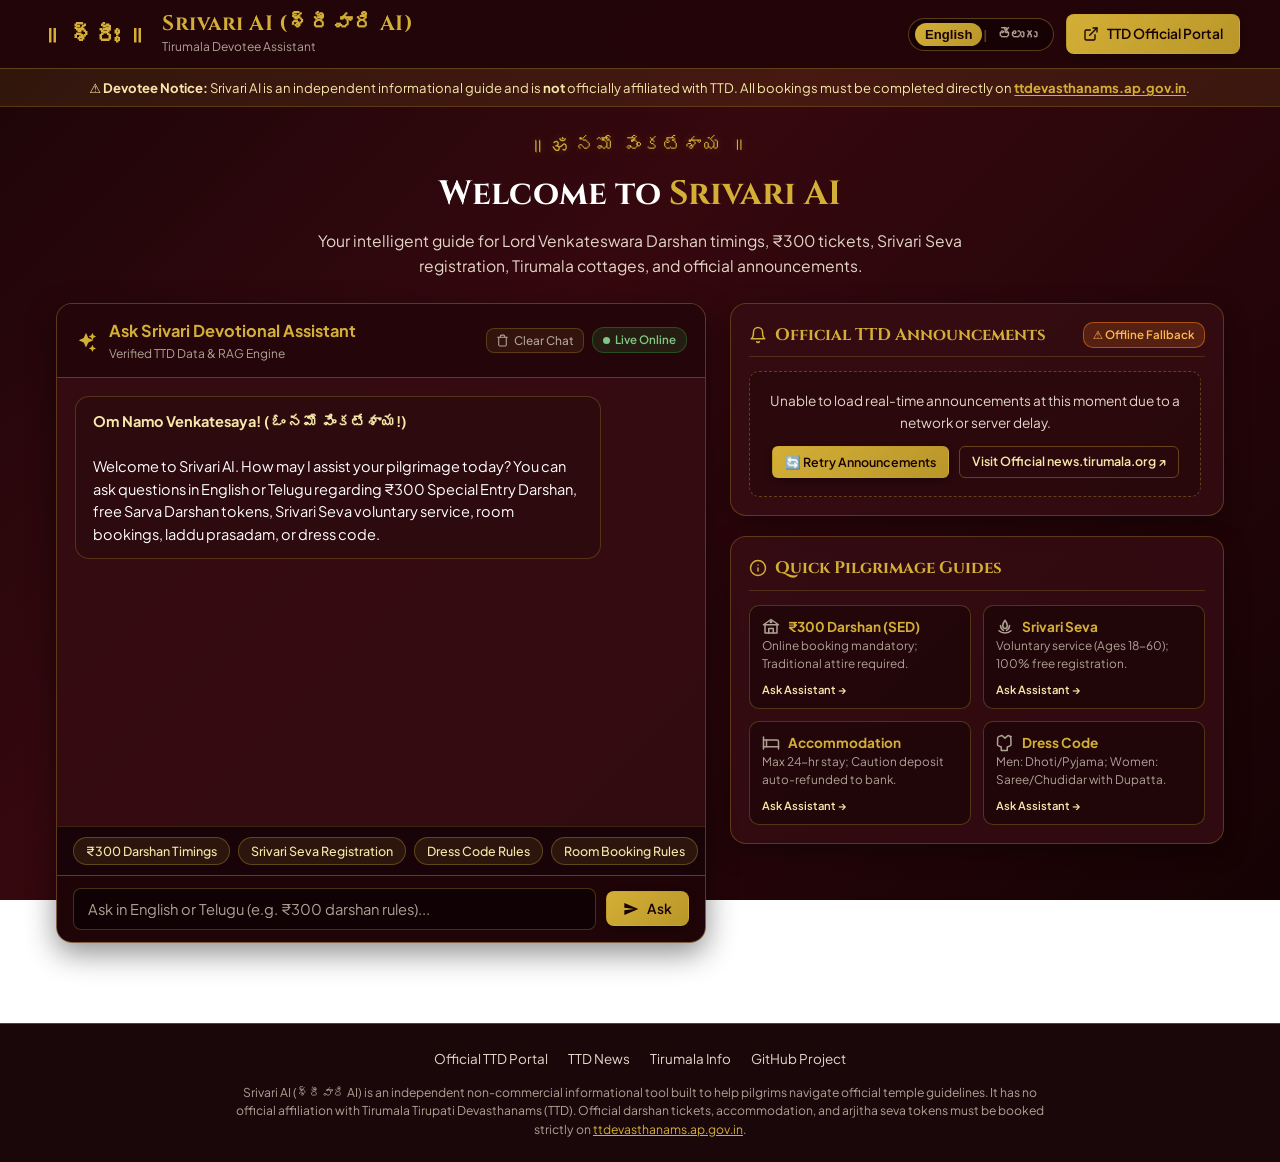
==== commit 36de0891: "feat(portal): add clear chat button, dynamic sync badge, copy/share to WhatsApp, and devotional mark" ====
--- a/devotee-portal/index.html
+++ b/devotee-portal/index.html
@@ -25,7 +25,7 @@
   <link rel="preconnect" href="https://fonts.gstatic.com" crossorigin>
   <link href="https://fonts.googleapis.com/css2?family=Cinzel:wght@600;700;800&family=Plus+Jakarta+Sans:wght@400;500;600;700&family=Mandali&display=swap" rel="stylesheet">
   
-  <link rel="stylesheet" href="styles.css">
+  <link rel="stylesheet" href="styles.css?v=2.0.3">
 </head>
 <body>
 
@@ -95,7 +95,16 @@
               <small id="chat-header-sub">Verified TTD Data & RAG Engine</small>
             </div>
           </div>
-          <span class="badge-live"><span class="live-dot"></span> Live Online</span>
+          <div class="chat-header-actions">
+            <button type="button" id="btn-clear-chat" class="btn-clear-chat" title="Clear Conversation" aria-label="Clear Chat Log">
+              <svg class="svg-icon" viewBox="0 0 24 24" width="13" height="13" fill="none" stroke="currentColor" stroke-width="2" stroke-linecap="round" stroke-linejoin="round" aria-hidden="true">
+                <polyline points="3 6 5 6 21 6"></polyline>
+                <path d="M19 6v14a2 2 0 0 1-2 2H7a2 2 0 0 1-2-2V6m3 0V4a2 2 0 0 1 2-2h4a2 2 0 0 1 2 2v2"></path>
+              </svg>
+              <span id="btn-clear-label">Clear Chat</span>
+            </button>
+            <span class="badge-live"><span class="live-dot"></span> Live Online</span>
+          </div>
         </div>
 
         <div id="chat-messages" class="chat-messages" role="log" aria-live="polite">
@@ -155,7 +164,7 @@
               </svg>
               <span>Official TTD Announcements</span>
             </h3>
-            <span class="sync-badge">Auto-Synced</span>
+            <span id="ann-sync-badge" class="sync-badge syncing">Syncing...</span>
           </div>
 
           <!-- SKELETON LOADER (Replaced dynamically via JS on load) -->
@@ -286,6 +295,6 @@
     </p>
   </footer>
 
-  <script src="app.js"></script>
+  <script src="app.js?v=2.0.3"></script>
 </body>
 </html>
--- a/devotee-portal/styles.css
+++ b/devotee-portal/styles.css
@@ -79,7 +79,8 @@
   display: flex;
   justify-content: space-between;
   align-items: center;
-  gap: 16px;
+  gap: 12px;
+  flex-wrap: wrap;
 }
 
 .nav-brand {
@@ -115,6 +116,7 @@
   display: flex;
   align-items: center;
   gap: 12px;
+  flex-wrap: wrap;
 }
 
 /* BILINGUAL SWITCHER */
@@ -279,6 +281,65 @@
   }
 }
 
+@media (max-width: 600px) {
+  .navbar {
+    padding: 0.6rem 0.8rem;
+  }
+  .nav-container {
+    justify-content: center;
+    gap: 10px;
+  }
+  .nav-brand {
+    gap: 8px;
+    justify-content: center;
+    text-align: center;
+    width: 100%;
+  }
+  .brand-text h1 {
+    font-size: 1.15rem;
+  }
+  .brand-text small {
+    font-size: 0.7rem;
+  }
+  .nav-actions {
+    width: 100%;
+    justify-content: center;
+    gap: 8px;
+  }
+  .btn-gold {
+    padding: 6px 12px;
+    font-size: 0.8rem;
+  }
+  .lang-toggle-btn {
+    padding: 3px 5px;
+    font-size: 0.78rem;
+  }
+}
+
+@media (max-width: 360px) {
+  .navbar {
+    padding: 0.5rem;
+  }
+  .brand-text h1 {
+    font-size: 1.05rem;
+  }
+  .tilak-icon {
+    font-size: 1.25rem;
+  }
+  .btn-gold {
+    font-size: 0.74rem;
+    padding: 5px 9px;
+    gap: 5px;
+  }
+  .lang-segment {
+    padding: 3px 7px;
+    font-size: 0.72rem;
+  }
+  .nav-container {
+    gap: 6px;
+  }
+}
+
 /* CHAT CARD */
 .chat-card {
   background: var(--surface-card);
@@ -316,6 +377,34 @@
   color: var(--text-muted);
   font-size: 0.75rem;
   display: block;
+}
+
+.chat-header-actions {
+  display: flex;
+  align-items: center;
+  gap: 8px;
+}
+
+.btn-clear-chat {
+  background: rgba(212, 175, 55, 0.08);
+  border: 1px solid rgba(212, 175, 55, 0.25);
+  color: var(--text-muted);
+  border-radius: 8px;
+  padding: 4px 9px;
+  font-size: 0.74rem;
+  font-weight: 500;
+  cursor: pointer;
+  display: inline-flex;
+  align-items: center;
+  gap: 5px;
+  transition: all 0.2s ease;
+  font-family: inherit;
+}
+
+.btn-clear-chat:hover {
+  background: rgba(212, 175, 55, 0.2);
+  color: var(--gold-light);
+  border-color: var(--gold);
 }
 
 .badge-live {
@@ -413,6 +502,69 @@
 .msg-citations a:hover {
   text-decoration: underline;
   color: var(--gold);
+}
+
+.msg-actions {
+  display: flex;
+  gap: 8px;
+  margin-top: 10px;
+  padding-top: 8px;
+  border-top: 1px solid rgba(212, 175, 55, 0.18);
+  align-items: center;
+  flex-wrap: wrap;
+}
+
+.btn-msg-action {
+  background: rgba(25, 4, 8, 0.75);
+  border: 1px solid rgba(212, 175, 55, 0.28);
+  color: var(--text-muted);
+  border-radius: 6px;
+  padding: 4px 10px;
+  font-size: 0.74rem;
+  font-weight: 600;
+  cursor: pointer;
+  display: inline-flex;
+  align-items: center;
+  gap: 5px;
+  transition: all 0.2s ease;
+  font-family: inherit;
+}
+
+.btn-msg-action:hover {
+  background: rgba(212, 175, 55, 0.22);
+  color: var(--gold-light);
+  border-color: var(--gold);
+  transform: translateY(-1px);
+}
+
+.btn-msg-action.copied {
+  color: #81C784 !important;
+  border-color: #81C784 !important;
+  background: rgba(46, 125, 50, 0.18) !important;
+}
+
+.msg-bubble strong {
+  color: var(--gold-light);
+}
+
+.msg-divider {
+  border: 0;
+  height: 1px;
+  background: rgba(212, 175, 55, 0.2);
+  margin: 10px 0;
+}
+
+.msg-bullet-item {
+  display: flex;
+  align-items: baseline;
+  gap: 6px;
+  margin: 4px 0;
+}
+
+.msg-bullet-dot {
+  color: var(--gold);
+  font-size: 0.85rem;
+  line-height: 1;
 }
 
 /* TYPING / COLD START INDICATOR */
@@ -543,11 +695,31 @@
 
 .sync-badge {
   font-size: 0.72rem;
+  padding: 3px 9px;
+  border-radius: 10px;
+  font-weight: 600;
+  transition: all 0.25s ease;
+  display: inline-flex;
+  align-items: center;
+  gap: 4px;
+}
+
+.sync-badge.syncing {
   color: var(--gold-light);
   background: rgba(212, 175, 55, 0.12);
-  border: 1px solid rgba(212, 175, 55, 0.25);
-  padding: 2px 8px;
-  border-radius: 10px;
+  border: 1px solid rgba(212, 175, 55, 0.35);
+}
+
+.sync-badge.synced {
+  color: #81C784;
+  background: rgba(46, 125, 50, 0.18);
+  border: 1px solid rgba(46, 125, 50, 0.55);
+}
+
+.sync-badge.offline {
+  color: #FFB74D;
+  background: rgba(245, 127, 23, 0.18);
+  border: 1px solid rgba(245, 127, 23, 0.55);
 }
 
 /* ANNOUNCEMENTS LIST */
